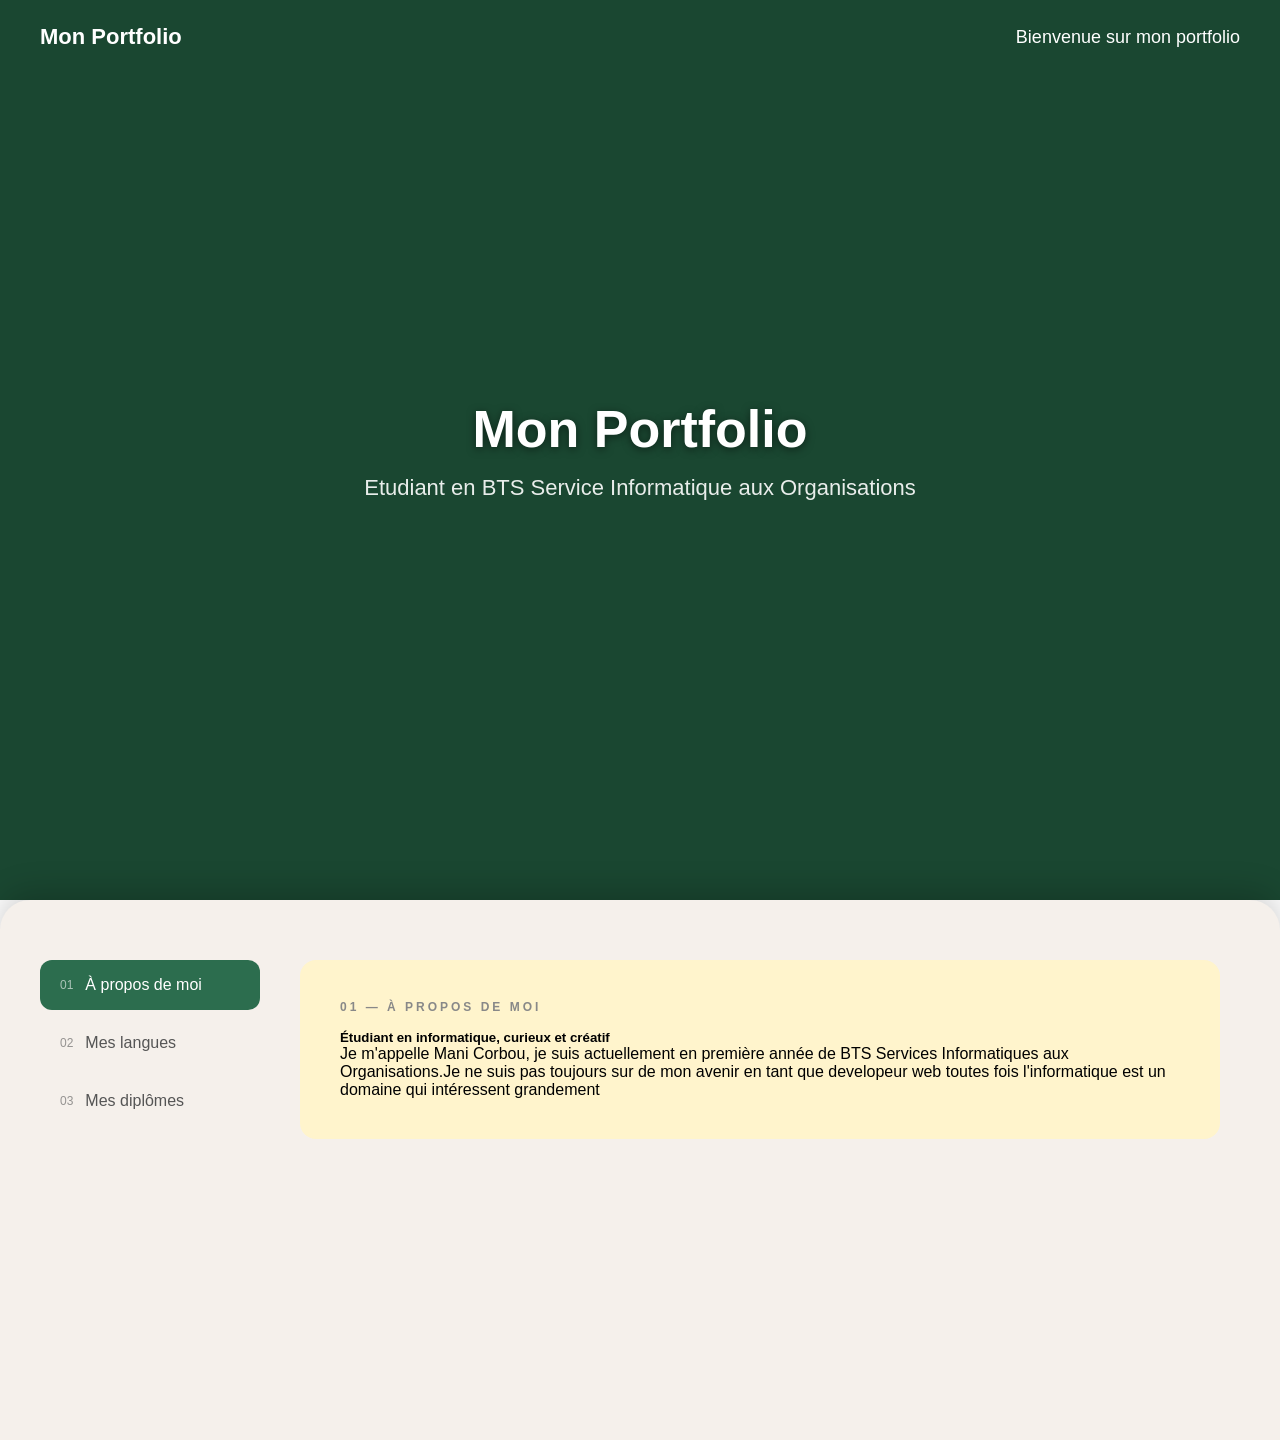
==== index.html @ c03ccfc4 "Add files via upload" ====
<!DOCTYPE html>
<html lang="fr">
<head>
    <meta charset="UTF-8">
    <meta name="viewport" content="width=device-width, initial-scale=1.0">
    <title>Portfolio</title>
    <link rel="stylesheet" href="portfolio_css.css">
</head>
<body>
 
    <header id="main-header">
        <div class="header-logo">Mon Portfolio</div>
 
        
        <div class="header-welcome">Bienvenue sur mon portfolio </div>
 
       
        <nav class="header-nav">
            <a href="#hero">Accueil</a>
            <a href="#moi">À propos</a>
        </nav>
    </header>
 
    
    <section id="hero">
        <div class="hero-content">
            <h1>Mon Portfolio</h1>
            <p> Etudiant en BTS Service Informatique aux Organisations </p>
        </div>
    </section>
 
    

  <section id="moi">

  <!-- COLONNE GAUCHE : les boutons -->
  <div class="tabs-nav">
    <button class="tab-btn active" data-target="apropos">
      <span class="tab-num">01</span>
      À propos de moi
    </button>
    <button class="tab-btn" data-target="langues">
      <span class="tab-num">02</span>
      Mes langues
    </button>
    <button class="tab-btn" data-target="diplomes">
      <span class="tab-num">03</span>
      Mes diplômes
    </button>
  </div>

  <!-- COLONNE DROITE : les panneaux -->
  <div class="tabs-content">
    <div class="tab-panel active" id="apropos">
      <h3>01 — À PROPOS DE MOI</h3>
      <h5>Étudiant en informatique, curieux et créatif</h5>
      <p>Je m'appelle Mani Corbou, je suis actuellement en première année de BTS Services Informatiques aux Organisations.Je ne suis pas toujours sur de mon avenir en tant que developeur web toutes fois l'informatique est un domaine qui intéressent grandement </p>
    </div>
    <div class="tab-panel" id="langues">
      <h3>02 — MES LANGUES</h3>
      <IMG src="images/Royaume-unis-Drapeau.png" alt="Langues parlées" class="langues-image">
        <p id="anglais">Langues maternel</p>
    <IMG src="images/Flag_of_France.svg.png" alt="Langues parlées" class="langues-image">
        <p id="francais">Langues paternel</p>
  
    </div>
    <div class="tab-panel" id="diplomes">
      <h3>03 — MES DIPLÔMES</h3>
      <p>BTS SIO...</p>
    </div>
  </div>

</section>
 
    
    <script src="portfolio.js"></script>
 
</body>
</html>
---- portfolio_css.css ----
/* ================================================
   RESET DE BASE
================================================ */
* {
    margin: 0;
    padding: 0;
    box-sizing: border-box;
}
 
body {
    font-family: Arial, sans-serif;
}
 
 

#main-header {
    position: fixed;       /* reste collé en haut même en scrollant */
    top: 0;
    left: 0;
    width: 100%;
    display: flex;
    align-items: center;
    justify-content: space-between;
    padding: 24px 40px;
    background-color: transparent;  /* invisible sur l'image hero */
    transition: background-color 0.4s ease, padding 0.4s ease, box-shadow 0.4s ease;
    z-index: 100;
}
 
/* Logo */
#main-header .header-logo {
    color: #fff;
    font-size: 22px;
    font-weight: bold;
    transition: font-size 0.4s ease;
}
 
/* Message de bienvenue — visible en état 1 */
#main-header .header-welcome {
    display: block;
    color: #fff;
    font-size: 18px;
}
 
/* Nav — cachée en état 1 */
#main-header .header-nav {
    display: none;
}
 
 
/* ================================================
   HEADER — état 2 : foncé (après le scroll)
   Le JS ajoute la classe .scrolled
================================================ */
#main-header.scrolled {
    background-color: #1A4731;  
    padding: 12px 40px;          /* plus compact */
    box-shadow: 0 2px 16px rgba(0, 0, 0, 0.4);
}
 
/* Logo plus petit en état 2 */
#main-header.scrolled .header-logo {
    font-size: 18px;
}
 
/* Message caché en état 2 */
#main-header.scrolled .header-welcome {
    display: none;
}
 
/* Nav visible en état 2 */
#main-header.scrolled .header-nav {
    display: flex;
    gap: 20px;
}
 
/* Style des liens de navigation */
#main-header .header-nav a {
    color: #fff;
    text-decoration: none;
    font-size: 16px;
    transition: opacity 0.2s ease;
}
 
#main-header .header-nav a:hover {
    opacity: 0.7;
}
 
 
/* ================================================
   SECTION HERO — plein écran avec image de fond
================================================ */
#hero {
    height: 100vh;   /* 100% de la hauteur de l'écran */
    background-image: url('../portfolio/images/work_in_progress.jpg');
    background-size: cover;
    background-position: center;
    background-repeat: no-repeat;
    background-color: #1A4731;   /* couleur de secours si l'image ne charge pas */
    display: flex;
    align-items: center;
    justify-content: center;
    text-align: center;
}
 
/* Texte centré dans le hero */
#hero .hero-content {
    color: #fff;
}
 
#hero .hero-content h1 {
    font-size: 52px;
    margin-bottom: 16px;
    text-shadow: 0 2px 8px rgba(0,0,0,0.5);
}
 
#hero .hero-content p {
    font-size: 22px;
    opacity: 0.9;
}
 
 
/* ================================================
   SECTION À PROPOS
================================================ */
#moi {
    position: relative;
    padding: 60px 40px;
    min-height: 60vh;
    background-color: #FFF4CC; /* beige comme dans l'image */
    border-radius: 30px 30px 0 0;
    box-shadow: 0 -8px 32px rgba(0,0,0,0.2);
}



/* La section #moi devient une disposition côte à côte */
#moi {
  display: flex;
  gap: 40px;
  padding: 60px 40px;
  background: #f5f0eb; /* beige comme dans l'image */
}

/* ----- COLONNE GAUCHE ----- */
.tabs-nav {
  display: flex;
  flex-direction: column; /* boutons empilés verticalement */
  gap: 8px;
  min-width: 220px;

}

.tab-btn {
  display: flex;
  align-items: center;
  gap: 12px;
  background: none;
  border: none;
  padding: 16px 20px;
  border-radius: 12px;
  cursor: pointer;
  font-size: 16px;
  color: #555;
  text-align: left;
  transition: background 0.2s ease, color 0.2s ease;
}

.tab-btn.active {
  background-color: #2c6d4e;
  color: #fff;
}

.tab-btn:hover:not(.active) {
  background-color: #ede8e3;
}

/* Numéro en petit à gauche */
.tab-num {
  font-size: 12px;
  opacity: 0.6;
}

/* ----- COLONNE DROITE ----- */
.tabs-content {
  flex: 1;/* prend tout l'espace restant */
  margin-right: 20px;
}



/* Tous les panneaux sont cachés par défaut */
.tab-panel {
  display: none;
  background: #FFF4CC; /* beige comme dans l'image */
  border-radius: 16px;
  padding: 40px;

}

/* Seul le panneau actif est visible */
.tab-panel.active {
  display: block;
}

/* Style du texte dans les panneaux */
.tab-panel h3 {
  font-size: 12px;
  letter-spacing: 3px;
  color: #888;
  margin-bottom: 16px;
}

.tab-panel h2 {
  font-size: 36px;
  margin-bottom: 24px;
}

/* Italique coloré comme dans l'image */
.tab-panel h2 em {
  color: #2c6d4e;
  font-style: italic;
}

/* Images des langues */
.langues-image {
  width: s120px;
  max-width: 100%;
  height: auto;
  display: inline-block;
  margin-right: 16px;
}
 
/* ================================================
   RESPONSIVE — petits écrans
================================================ */
@media (max-width: 768px) {
    #main-header {
        padding: 16px 20px;
    }
 
    #main-header.scrolled {
        padding: 10px 20px;
    }
 
    #hero .hero-content h1 {
        font-size: 32px;
    }
 
    #moi {
        padding: 40px 20px;
    }
}
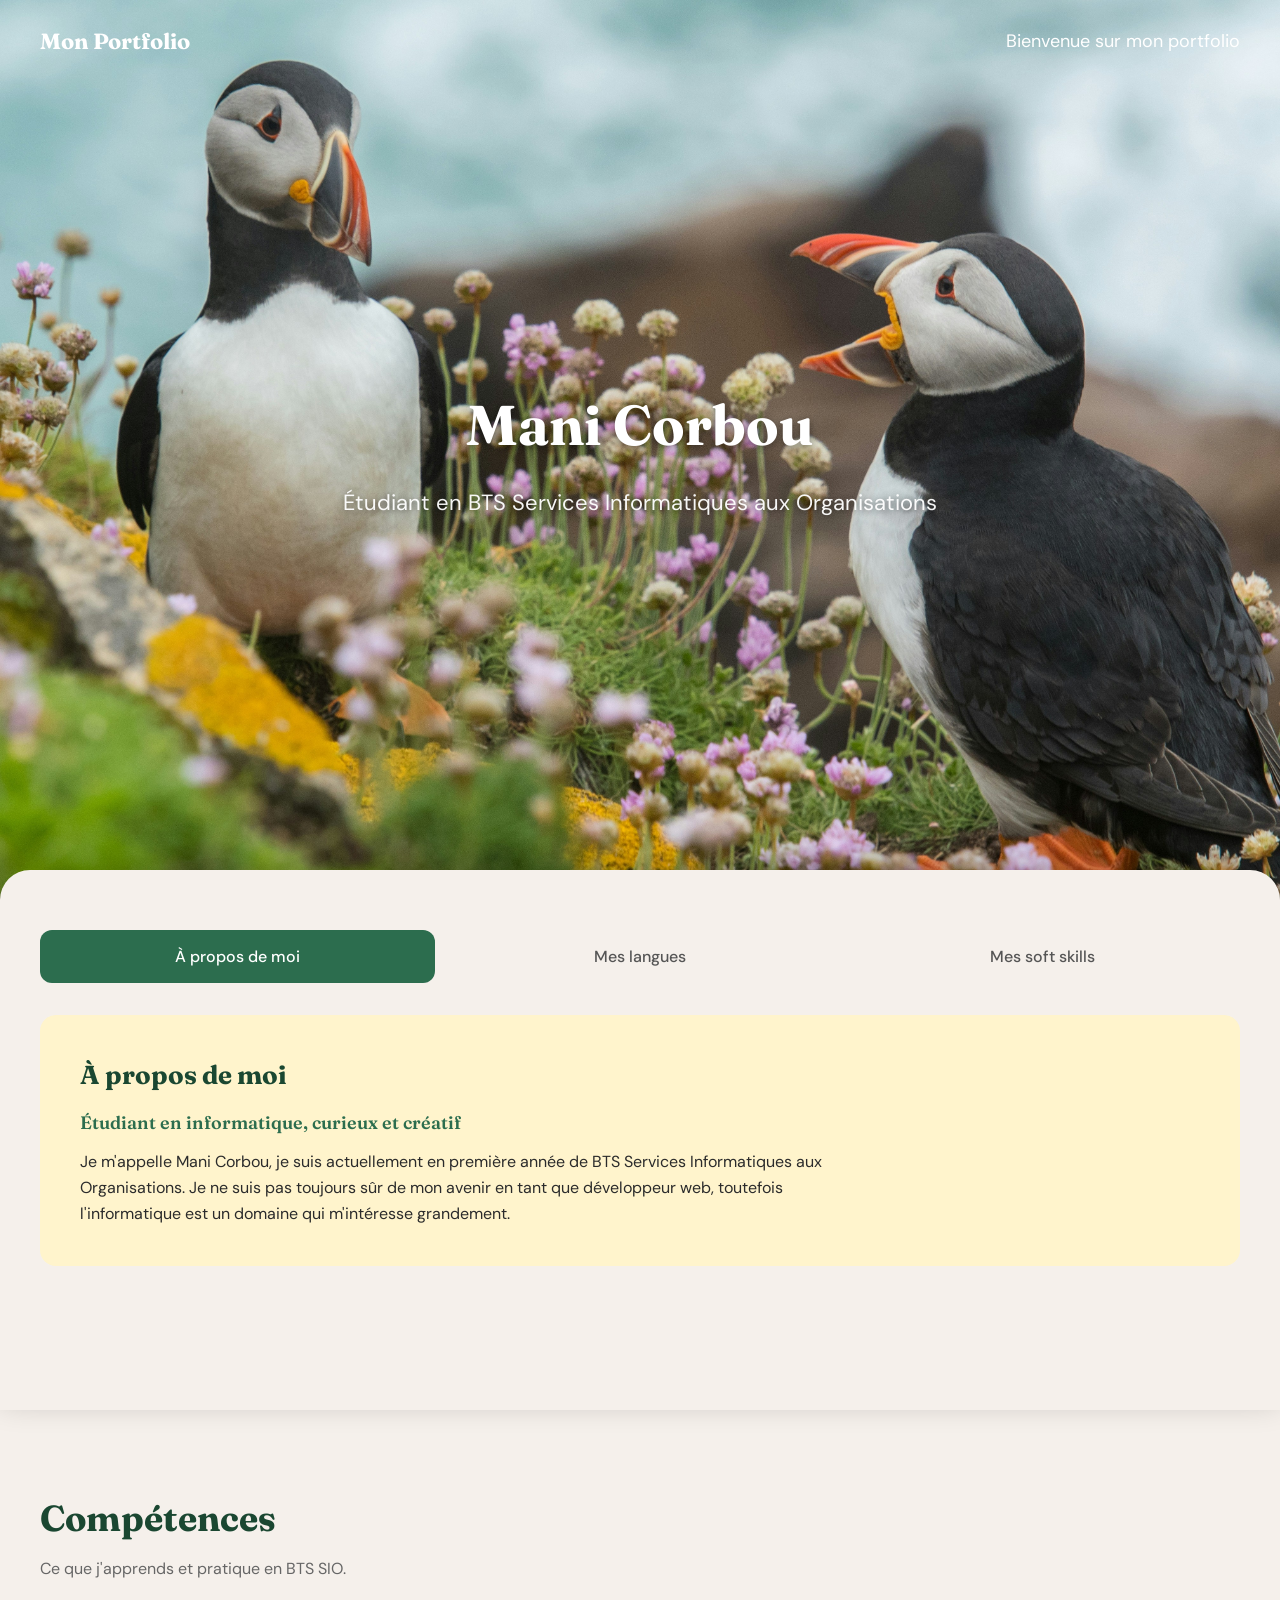
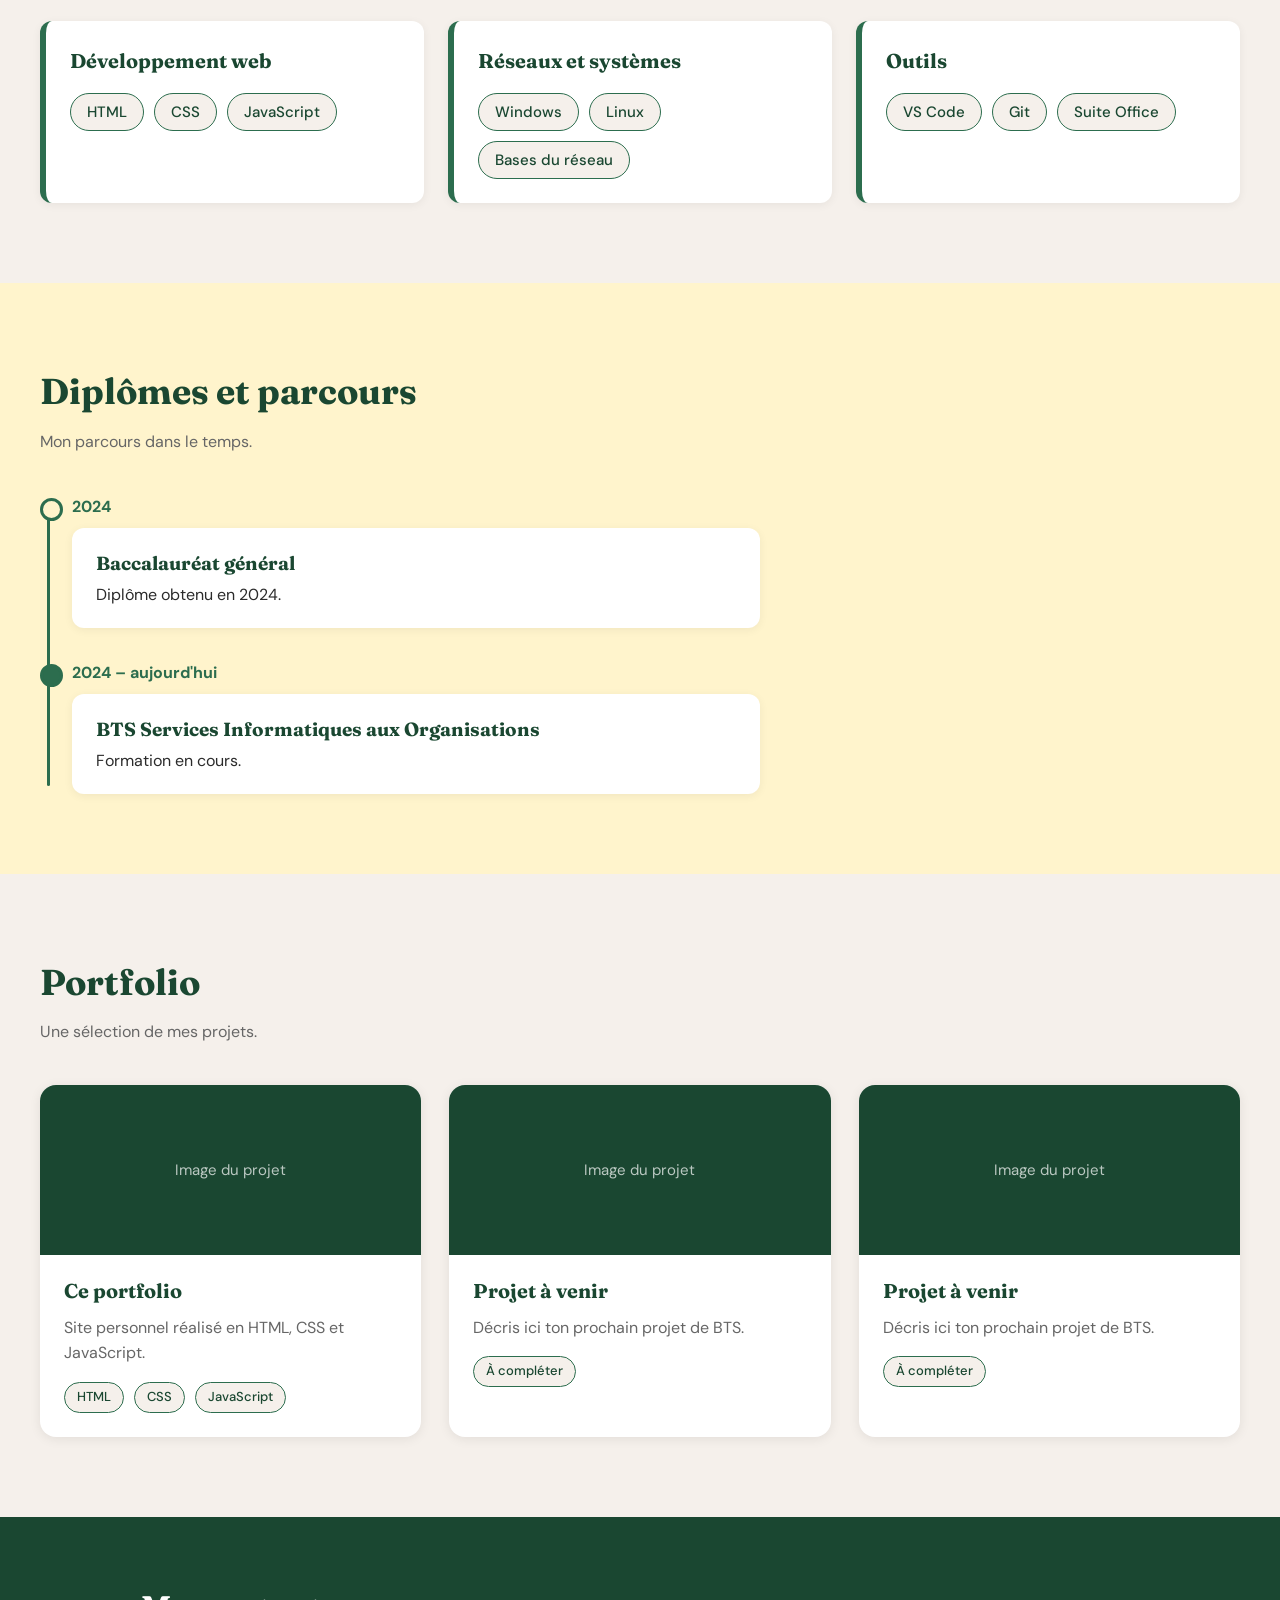
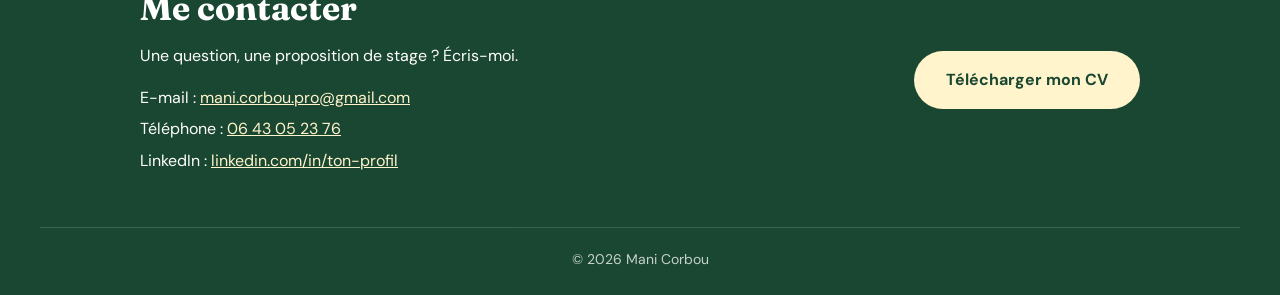
==== commit 341e6799: "modification du portfolio" ====
--- a/index.html
+++ b/index.html
@@ -1,79 +1,188 @@
-<!DOCTYPE html>
-<html lang="fr">
-<head>
-    <meta charset="UTF-8">
-    <meta name="viewport" content="width=device-width, initial-scale=1.0">
-    <title>Portfolio</title>
-    <link rel="stylesheet" href="portfolio_css.css">
-</head>
-<body>
- 
-    <header id="main-header">
-        <div class="header-logo">Mon Portfolio</div>
- 
-        
-        <div class="header-welcome">Bienvenue sur mon portfolio </div>
- 
-       
-        <nav class="header-nav">
-            <a href="#hero">Accueil</a>
-            <a href="#moi">À propos</a>
-        </nav>
-    </header>
- 
-    
-    <section id="hero">
-        <div class="hero-content">
-            <h1>Mon Portfolio</h1>
-            <p> Etudiant en BTS Service Informatique aux Organisations </p>
-        </div>
-    </section>
- 
-    
-
-  <section id="moi">
-
-  <!-- COLONNE GAUCHE : les boutons -->
-  <div class="tabs-nav">
-    <button class="tab-btn active" data-target="apropos">
-      <span class="tab-num">01</span>
-      À propos de moi
-    </button>
-    <button class="tab-btn" data-target="langues">
-      <span class="tab-num">02</span>
-      Mes langues
-    </button>
-    <button class="tab-btn" data-target="diplomes">
-      <span class="tab-num">03</span>
-      Mes diplômes
-    </button>
-  </div>
-
-  <!-- COLONNE DROITE : les panneaux -->
-  <div class="tabs-content">
-    <div class="tab-panel active" id="apropos">
-      <h3>01 — À PROPOS DE MOI</h3>
-      <h5>Étudiant en informatique, curieux et créatif</h5>
-      <p>Je m'appelle Mani Corbou, je suis actuellement en première année de BTS Services Informatiques aux Organisations.Je ne suis pas toujours sur de mon avenir en tant que developeur web toutes fois l'informatique est un domaine qui intéressent grandement </p>
-    </div>
-    <div class="tab-panel" id="langues">
-      <h3>02 — MES LANGUES</h3>
-      <IMG src="images/Royaume-unis-Drapeau.png" alt="Langues parlées" class="langues-image">
-        <p id="anglais">Langues maternel</p>
-    <IMG src="images/Flag_of_France.svg.png" alt="Langues parlées" class="langues-image">
-        <p id="francais">Langues paternel</p>
-  
-    </div>
-    <div class="tab-panel" id="diplomes">
-      <h3>03 — MES DIPLÔMES</h3>
-      <p>BTS SIO...</p>
-    </div>
-  </div>
-
-</section>
- 
-    
-    <script src="portfolio.js"></script>
- 
-</body>
-</html>+<!DOCTYPE html>
+<html lang="fr">
+<head>
+    <meta charset="UTF-8">
+    <meta name="viewport" content="width=device-width, initial-scale=1.0">
+    <title>Mani Corbou — Portfolio</title>
+    <link rel="preconnect" href="https://fonts.googleapis.com">
+    <link rel="preconnect" href="https://fonts.gstatic.com" crossorigin>
+    <link href="https://fonts.googleapis.com/css2?family=DM+Sans:wght@400;500;700&family=Fraunces:wght@600;700&display=swap" rel="stylesheet">
+    <link rel="stylesheet" href="portfolio_css.css">
+</head>
+<body>
+
+    <header id="main-header">
+        <div class="header-logo">Mon Portfolio</div>
+        <div class="header-welcome">Bienvenue sur mon portfolio</div>
+        <nav class="header-nav">
+            <a href="#hero">Accueil</a>
+            <a href="#moi">À propos</a>
+            <a href="#competences">Compétences</a>
+            <a href="#diplomes">Parcours</a>
+            <a href="#projets">Projets</a>
+            <a href="#contact">Contact</a>
+        </nav>
+    </header>
+
+    <section id="hero">
+        <div class="hero-content">
+            <h1>Mani Corbou</h1>
+            <p>Étudiant en BTS Services Informatiques aux Organisations</p>
+        </div>
+    </section>
+
+    <!-- À PROPOS -->
+    <section id="moi">
+        <div class="tabs-nav" role="tablist">
+            <button class="tab-btn active" data-target="apropos" role="tab">À propos de moi</button>
+            <button class="tab-btn" data-target="langues" role="tab">Mes langues</button>
+            <button class="tab-btn" data-target="softskills" role="tab">Mes soft skills</button>
+        </div>
+
+        <div class="tabs-content">
+            <div class="tab-panel active" id="apropos">
+                <h3>À propos de moi</h3>
+                <h5>Étudiant en informatique, curieux et créatif</h5>
+                <p>Je m'appelle Mani Corbou, je suis actuellement en première année de BTS Services Informatiques aux Organisations. Je ne suis pas toujours sûr de mon avenir en tant que développeur web, toutefois l'informatique est un domaine qui m'intéresse grandement.</p>
+            </div>
+
+            <div class="tab-panel" id="langues">
+                <h3>Mes langues</h3>
+                <div class="langues-grid">
+                    <figure class="langue-card">
+                        <img src="images/Royaume-unis-Drapeau.png" alt="Drapeau du Royaume-Uni" class="langues-image">
+                        <figcaption>
+                            <strong>Anglais</strong>
+                            <span id="anglais">Langue maternelle</span>
+                        </figcaption>
+                    </figure>
+                    <figure class="langue-card">
+                        <img src="images/Flag_of_France.svg.png" alt="Drapeau de la France" class="langues-image">
+                        <figcaption>
+                            <strong>Français</strong>
+                            <span id="francais">Langue paternelle</span>
+                        </figcaption>
+                    </figure>
+                </div>
+            </div>
+
+            <div class="tab-panel" id="softskills">
+                <h3>Mes soft skills</h3>
+                <ul class="tags">
+                    <li>Curiosité</li>
+                    <li>Esprit d'équipe</li>
+                    <li>Adaptabilité</li>
+                    <li>Autonomie</li>
+                    <li>Créativité</li>
+                    <li>Rigueur</li>
+                </ul>
+            </div>
+        </div>
+    </section>
+
+    <!-- COMPÉTENCES -->
+    <section id="competences" class="section">
+        <h2>Compétences</h2>
+        <p class="section-intro">Ce que j'apprends et pratique en BTS SIO.</p>
+        <div class="skills-grid">
+            <article class="skill-group">
+                <h4>Développement web</h4>
+                <ul class="tags">
+                    <li>HTML</li>
+                    <li>CSS</li>
+                    <li>JavaScript</li>
+                </ul>
+            </article>
+            <article class="skill-group">
+                <h4>Réseaux et systèmes</h4>
+                <ul class="tags">
+                    <li>Windows</li>
+                    <li>Linux</li>
+                    <li>Bases du réseau</li>
+                </ul>
+            </article>
+            <article class="skill-group">
+                <h4>Outils</h4>
+                <ul class="tags">
+                    <li>VS Code</li>
+                    <li>Git</li>
+                    <li>Suite Office</li>
+                </ul>
+            </article>
+        </div>
+    </section>
+
+    <!-- DIPLÔMES / PARCOURS -->
+    <section id="diplomes" class="section section-alt">
+        <h2>Diplômes et parcours</h2>
+        <p class="section-intro">Mon parcours dans le temps.</p>
+        <ol class="timeline">
+            <li class="timeline-item">
+                <span class="timeline-date">2024</span>
+                <div class="timeline-card">
+                    <h4>Baccalauréat général</h4>
+                    <p>Diplôme obtenu en 2024.</p>
+                </div>
+            </li>
+            <li class="timeline-item current">
+                <span class="timeline-date">2024 – aujourd'hui</span>
+                <div class="timeline-card">
+                    <h4>BTS Services Informatiques aux Organisations</h4>
+                    <p>Formation en cours.</p>
+                </div>
+            </li>
+        </ol>
+    </section>
+
+    <!-- PROJETS -->
+    <section id="projets" class="section">
+        <h2>Portfolio</h2>
+        <p class="section-intro">Une sélection de mes projets.</p>
+        <div class="projects-grid">
+            <article class="project-card">
+                <div class="project-thumb">Image du projet</div>
+                <div class="project-body">
+                    <h4>Ce portfolio</h4>
+                    <p>Site personnel réalisé en HTML, CSS et JavaScript.</p>
+                    <ul class="tags"><li>HTML</li><li>CSS</li><li>JavaScript</li></ul>
+                </div>
+            </article>
+            <article class="project-card">
+                <div class="project-thumb">Image du projet</div>
+                <div class="project-body">
+                    <h4>Projet à venir</h4>
+                    <p>Décris ici ton prochain projet de BTS.</p>
+                    <ul class="tags"><li>À compléter</li></ul>
+                </div>
+            </article>
+            <article class="project-card">
+                <div class="project-thumb">Image du projet</div>
+                <div class="project-body">
+                    <h4>Projet à venir</h4>
+                    <p>Décris ici ton prochain projet de BTS.</p>
+                    <ul class="tags"><li>À compléter</li></ul>
+                </div>
+            </article>
+        </div>
+    </section>
+
+    <!-- FOOTER / CONTACT -->
+    <footer id="contact">
+        <div class="footer-inner">
+            <div class="footer-text">
+                <h2>Me contacter</h2>
+                <p>Une question, une proposition de stage ? Écris-moi.</p>
+                <ul class="contact-list">
+                    <li>E-mail : <a href="mailto:mani.corbou.pro@gmail.com">mani.corbou.pro@gmail.com</a></li>
+                    <li>Téléphone : <a href="tel:+33643052376">06 43 05 23 76</a></li>
+                    <li>LinkedIn : <a href="https://www.linkedin.com/in/mani-corbou-b6986b386/" target="_blank" rel="noopener">linkedin.com/in/ton-profil</a></li>
+                </ul>
+            </div>
+            <a class="cv-btn" href="cv/CV_Mani_Corbou.pdf" download>Télécharger mon CV</a>
+        </div>
+        <p class="footer-copy">© 2026 Mani Corbou</p>
+    </footer>
+
+    <script src="portfolio.js"></script>
+</body>
+</html>
--- a/portfolio_css.css
+++ b/portfolio_css.css
@@ -1,253 +1,298 @@
-/* ================================================
-   RESET DE BASE
-================================================ */
-* {
-    margin: 0;
-    padding: 0;
-    box-sizing: border-box;
-}
- 
+:root {
+    --vert-fonce: #1A4731;
+    --vert: #2c6d4e;
+    --creme: #FFF4CC;
+    --fond: #f5f0eb;
+    --texte: #2b2b2b;
+    --gris: #666;
+    --titres: 'Fraunces', Georgia, serif;
+    --corps: 'DM Sans', Arial, sans-serif;
+}
+
+* { margin: 0; padding: 0; box-sizing: border-box; }
+
+html { scroll-behavior: smooth; scroll-padding-top: 70px; }
+
 body {
-    font-family: Arial, sans-serif;
-}
- 
- 
-
+    font-family: var(--corps);
+    color: var(--texte);
+    line-height: 1.6;
+    background: var(--fond);
+}
+
+h1, h2, h3, h4, h5 { font-family: var(--titres); }
+
+a:focus-visible, button:focus-visible {
+    outline: 3px solid var(--vert);
+    outline-offset: 3px;
+}
+
+/* ========== HEADER ========== */
 #main-header {
-    position: fixed;       /* reste collé en haut même en scrollant */
-    top: 0;
-    left: 0;
+    position: fixed;
+    top: 0; left: 0;
     width: 100%;
     display: flex;
     align-items: center;
     justify-content: space-between;
     padding: 24px 40px;
-    background-color: transparent;  /* invisible sur l'image hero */
+    background-color: transparent;
     transition: background-color 0.4s ease, padding 0.4s ease, box-shadow 0.4s ease;
     z-index: 100;
 }
- 
-/* Logo */
-#main-header .header-logo {
-    color: #fff;
-    font-size: 22px;
-    font-weight: bold;
-    transition: font-size 0.4s ease;
-}
- 
-/* Message de bienvenue — visible en état 1 */
-#main-header .header-welcome {
-    display: block;
-    color: #fff;
-    font-size: 18px;
-}
- 
-/* Nav — cachée en état 1 */
-#main-header .header-nav {
-    display: none;
-}
- 
- 
-/* ================================================
-   HEADER — état 2 : foncé (après le scroll)
-   Le JS ajoute la classe .scrolled
-================================================ */
+
+#main-header .header-logo { color: #fff; font-size: 22px; font-weight: bold; font-family: var(--titres); transition: font-size 0.4s ease; }
+#main-header .header-welcome { display: block; color: #fff; font-size: 18px; }
+#main-header .header-nav { display: none; }
+
 #main-header.scrolled {
-    background-color: #1A4731;  
-    padding: 12px 40px;          /* plus compact */
+    background-color: var(--vert-fonce);
+    padding: 12px 40px;
     box-shadow: 0 2px 16px rgba(0, 0, 0, 0.4);
 }
- 
-/* Logo plus petit en état 2 */
-#main-header.scrolled .header-logo {
-    font-size: 18px;
-}
- 
-/* Message caché en état 2 */
-#main-header.scrolled .header-welcome {
-    display: none;
-}
- 
-/* Nav visible en état 2 */
-#main-header.scrolled .header-nav {
-    display: flex;
-    gap: 20px;
-}
- 
-/* Style des liens de navigation */
+#main-header.scrolled .header-logo { font-size: 18px; }
+#main-header.scrolled .header-welcome { display: none; }
+#main-header.scrolled .header-nav { display: flex; gap: 20px; flex-wrap: wrap; }
+
 #main-header .header-nav a {
     color: #fff;
     text-decoration: none;
-    font-size: 16px;
+    font-size: 15px;
     transition: opacity 0.2s ease;
 }
- 
-#main-header .header-nav a:hover {
-    opacity: 0.7;
-}
- 
- 
-/* ================================================
-   SECTION HERO — plein écran avec image de fond
-================================================ */
+#main-header .header-nav a:hover { opacity: 0.7; }
+
+/* ========== HERO ========== */
 #hero {
-    height: 100vh;   /* 100% de la hauteur de l'écran */
-    background-image: url('../portfolio/images/work_in_progress.jpg');
+    height: 100vh;
+    background-image: url('images/bird_photo.jpg');
     background-size: cover;
     background-position: center;
     background-repeat: no-repeat;
-    background-color: #1A4731;   /* couleur de secours si l'image ne charge pas */
+    background-color: var(--vert-fonce);
     display: flex;
     align-items: center;
     justify-content: center;
     text-align: center;
 }
- 
-/* Texte centré dans le hero */
-#hero .hero-content {
-    color: #fff;
-}
- 
-#hero .hero-content h1 {
-    font-size: 52px;
-    margin-bottom: 16px;
-    text-shadow: 0 2px 8px rgba(0,0,0,0.5);
-}
- 
-#hero .hero-content p {
-    font-size: 22px;
-    opacity: 0.9;
-}
- 
- 
-/* ================================================
-   SECTION À PROPOS
-================================================ */
+#hero .hero-content { color: #fff; padding: 0 20px; }
+#hero .hero-content h1 { font-size: 56px; margin-bottom: 16px; text-shadow: 0 2px 8px rgba(0,0,0,0.5); }
+#hero .hero-content p { font-size: 22px; opacity: 0.95; text-shadow: 0 1px 6px rgba(0,0,0,0.5); }
+
+/* ========== À PROPOS (onglets) ========== */
 #moi {
     position: relative;
+    display: flex;
+    flex-direction: column;
+    gap: 32px;
     padding: 60px 40px;
     min-height: 60vh;
-    background-color: #FFF4CC; /* beige comme dans l'image */
+    background: var(--fond);
     border-radius: 30px 30px 0 0;
     box-shadow: 0 -8px 32px rgba(0,0,0,0.2);
-}
-
-
-
-/* La section #moi devient une disposition côte à côte */
-#moi {
-  display: flex;
-  gap: 40px;
-  padding: 60px 40px;
-  background: #f5f0eb; /* beige comme dans l'image */
-}
-
-/* ----- COLONNE GAUCHE ----- */
-.tabs-nav {
-  display: flex;
-  flex-direction: column; /* boutons empilés verticalement */
-  gap: 8px;
-  min-width: 220px;
-
-}
+    margin-top: -30px;
+}
+
+.tabs-nav { display: flex; flex-direction: row; gap: 8px; width: 100%; }
 
 .tab-btn {
-  display: flex;
-  align-items: center;
-  gap: 12px;
-  background: none;
-  border: none;
-  padding: 16px 20px;
-  border-radius: 12px;
-  cursor: pointer;
-  font-size: 16px;
-  color: #555;
-  text-align: left;
-  transition: background 0.2s ease, color 0.2s ease;
-}
-
-.tab-btn.active {
-  background-color: #2c6d4e;
-  color: #fff;
-}
-
-.tab-btn:hover:not(.active) {
-  background-color: #ede8e3;
-}
-
-/* Numéro en petit à gauche */
-.tab-num {
-  font-size: 12px;
-  opacity: 0.6;
-}
-
-/* ----- COLONNE DROITE ----- */
-.tabs-content {
-  flex: 1;/* prend tout l'espace restant */
-  margin-right: 20px;
-}
-
-
-
-/* Tous les panneaux sont cachés par défaut */
-.tab-panel {
-  display: none;
-  background: #FFF4CC; /* beige comme dans l'image */
-  border-radius: 16px;
-  padding: 40px;
-
-}
-
-/* Seul le panneau actif est visible */
-.tab-panel.active {
-  display: block;
-}
-
-/* Style du texte dans les panneaux */
-.tab-panel h3 {
-  font-size: 12px;
-  letter-spacing: 3px;
-  color: #888;
-  margin-bottom: 16px;
-}
-
-.tab-panel h2 {
-  font-size: 36px;
-  margin-bottom: 24px;
-}
-
-/* Italique coloré comme dans l'image */
-.tab-panel h2 em {
-  color: #2c6d4e;
-  font-style: italic;
-}
-
-/* Images des langues */
+    flex: 1;
+    background: none;
+    border: none;
+    padding: 16px 20px;
+    border-radius: 12px;
+    cursor: pointer;
+    font-family: var(--corps);
+    font-size: 16px;
+    font-weight: 500;
+    color: #555;
+    text-align: center;
+    transition: background 0.2s ease, color 0.2s ease;
+}
+.tab-btn.active { background-color: var(--vert); color: #fff; }
+.tab-btn:hover:not(.active) { background-color: #ede8e3; }
+
+.tabs-content { width: 100%; }
+
+.tab-panel { display: none; background: var(--creme); border-radius: 16px; padding: 40px; }
+.tab-panel.active { display: block; }
+
+.tab-panel h3 { font-size: 26px; color: var(--vert-fonce); margin-bottom: 12px; }
+.tab-panel h5 { font-size: 18px; font-weight: 600; margin-bottom: 12px; color: var(--vert); }
+.tab-panel p { max-width: 70ch; }
+
+/* Langues : cartes bien alignées */
+.langues-grid { display: flex; flex-wrap: wrap; gap: 24px; margin-top: 8px; }
+
+.langue-card {
+    display: flex;
+    align-items: center;
+    gap: 16px;
+    background: #fff;
+    border-radius: 14px;
+    padding: 16px 20px;
+    box-shadow: 0 2px 10px rgba(0,0,0,0.08);
+}
 .langues-image {
-  width: s120px;
-  max-width: 100%;
-  height: auto;
-  display: inline-block;
-  margin-right: 16px;
-}
- 
-/* ================================================
-   RESPONSIVE — petits écrans
-================================================ */
+    width: 72px;
+    height: 48px;
+    object-fit: cover;
+    border-radius: 6px;
+    border: 1px solid #ddd;
+    flex-shrink: 0;
+}
+.langue-card figcaption { display: flex; flex-direction: column; }
+.langue-card strong { font-size: 18px; color: var(--vert-fonce); }
+.langue-card span { color: var(--gris); font-size: 15px; }
+
+/* Étiquettes (soft skills, compétences, projets) */
+.tags { list-style: none; display: flex; flex-wrap: wrap; gap: 10px; }
+.tags li {
+    background: #fff;
+    color: var(--vert-fonce);
+    border: 1px solid var(--vert);
+    border-radius: 999px;
+    padding: 6px 16px;
+    font-size: 15px;
+    font-weight: 500;
+}
+
+/* ========== SECTIONS GÉNÉRALES ========== */
+.section { padding: 80px 40px; }
+.section-alt { background: var(--creme); }
+
+.section h2 { font-size: 36px; color: var(--vert-fonce); margin-bottom: 8px; }
+.section-intro { color: var(--gris); margin-bottom: 40px; }
+
+/* Compétences */
+.skills-grid { display: grid; grid-template-columns: repeat(auto-fit, minmax(260px, 1fr)); gap: 24px; }
+.skill-group {
+    background: #fff;
+    border-left: 6px solid var(--vert);
+    border-radius: 12px;
+    padding: 24px;
+    box-shadow: 0 2px 10px rgba(0,0,0,0.06);
+}
+.skill-group h4 { font-size: 20px; color: var(--vert-fonce); margin-bottom: 16px; }
+.skill-group .tags li { background: var(--fond); }
+
+/* Parcours : frise chronologique */
+.timeline {
+    list-style: none;
+    position: relative;
+    max-width: 720px;
+    padding-left: 32px;
+}
+.timeline::before {
+    content: "";
+    position: absolute;
+    left: 7px; top: 8px; bottom: 8px;
+    width: 3px;
+    background: var(--vert);
+    border-radius: 2px;
+}
+.timeline-item { position: relative; margin-bottom: 32px; }
+.timeline-item:last-child { margin-bottom: 0; }
+.timeline-item::before {
+    content: "";
+    position: absolute;
+    left: -32px; top: 4px;
+    width: 17px; height: 17px;
+    border-radius: 50%;
+    background: var(--creme);
+    border: 3px solid var(--vert);
+}
+.timeline-item.current::before { background: var(--vert); }
+.timeline-date { display: block; font-weight: 700; color: var(--vert); margin-bottom: 8px; }
+.timeline-card { background: #fff; border-radius: 12px; padding: 20px 24px; box-shadow: 0 2px 10px rgba(0,0,0,0.06); }
+.timeline-card h4 { font-size: 19px; color: var(--vert-fonce); margin-bottom: 4px; }
+
+/* Projets */
+.projects-grid { display: grid; grid-template-columns: repeat(auto-fit, minmax(280px, 1fr)); gap: 28px; }
+.project-card {
+    background: #fff;
+    border-radius: 16px;
+    overflow: hidden;
+    box-shadow: 0 2px 12px rgba(0,0,0,0.08);
+    transition: transform 0.25s ease, box-shadow 0.25s ease;
+}
+.project-card:hover { transform: translateY(-4px); box-shadow: 0 8px 24px rgba(0,0,0,0.14); }
+.project-thumb {
+    height: 170px;
+    display: flex;
+    align-items: center;
+    justify-content: center;
+    background: var(--vert-fonce);
+    color: rgba(255,255,255,0.7);
+    font-size: 15px;
+}
+.project-body { padding: 20px 24px 24px; }
+.project-body h4 { font-size: 20px; color: var(--vert-fonce); margin-bottom: 8px; }
+.project-body p { margin-bottom: 16px; color: var(--gris); }
+.project-body .tags li { font-size: 13px; padding: 4px 12px; background: var(--fond); }
+
+/* ========== FOOTER ========== */
+#contact {
+    background: var(--vert-fonce);
+    color: #fff;
+    padding: 64px 40px 24px;
+}
+.footer-inner {
+    display: flex;
+    flex-wrap: wrap;
+    align-items: center;
+    justify-content: space-between;
+    gap: 32px;
+    max-width: 1000px;
+    margin: 0 auto;
+}
+#contact h2 { font-size: 34px; margin-bottom: 8px; }
+.contact-list { list-style: none; margin-top: 16px; }
+.contact-list li { margin-bottom: 6px; }
+.contact-list a { color: var(--creme); }
+
+.cv-btn {
+    display: inline-block;
+    background: var(--creme);
+    color: var(--vert-fonce);
+    font-weight: 700;
+    text-decoration: none;
+    padding: 16px 32px;
+    border-radius: 999px;
+    transition: transform 0.2s ease, background 0.2s ease;
+}
+.cv-btn:hover { background: #fff; transform: translateY(-2px); }
+
+.footer-copy {
+    text-align: center;
+    margin-top: 48px;
+    padding-top: 20px;
+    border-top: 1px solid rgba(255,255,255,0.2);
+    font-size: 14px;
+    opacity: 0.75;
+}
+
+/* ========== MOBILE ========== */
 @media (max-width: 768px) {
-    #main-header {
-        padding: 16px 20px;
-    }
- 
-    #main-header.scrolled {
-        padding: 10px 20px;
-    }
- 
-    #hero .hero-content h1 {
-        font-size: 32px;
-    }
- 
-    #moi {
-        padding: 40px 20px;
-    }
-}+    #main-header { padding: 16px 20px; }
+    #main-header.scrolled { padding: 10px 20px; }
+    #main-header.scrolled .header-logo { display: none; }
+    #main-header.scrolled .header-nav { gap: 12px; }
+    #main-header .header-nav a { font-size: 14px; }
+
+    #hero .hero-content h1 { font-size: 34px; }
+    #hero .hero-content p { font-size: 18px; }
+
+    #moi { padding: 40px 20px; }
+    .tabs-nav { flex-direction: column; }
+    .tab-panel { padding: 24px; }
+
+    .section { padding: 56px 20px; }
+    .section h2 { font-size: 28px; }
+    #contact { padding: 48px 20px 20px; }
+}
+
+@media (prefers-reduced-motion: reduce) {
+    html { scroll-behavior: auto; }
+    * { transition: none !important; }
+}
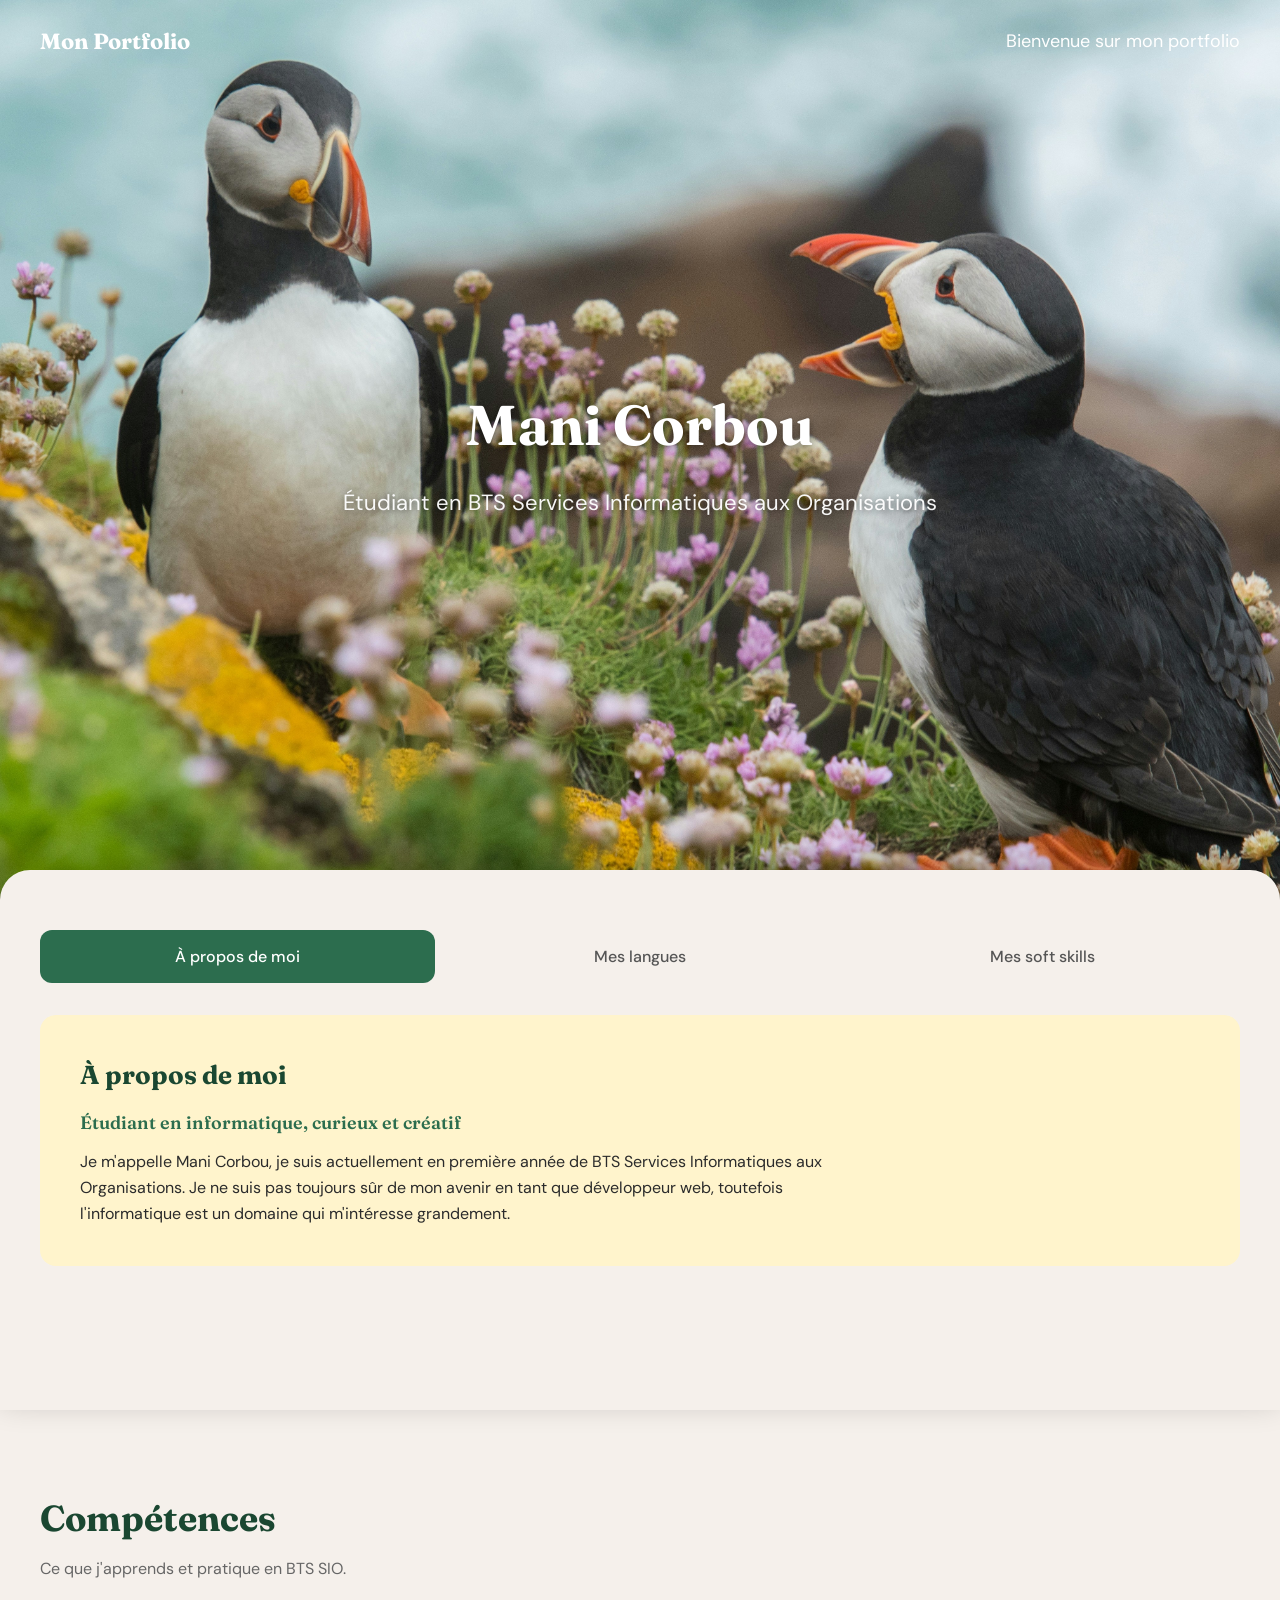
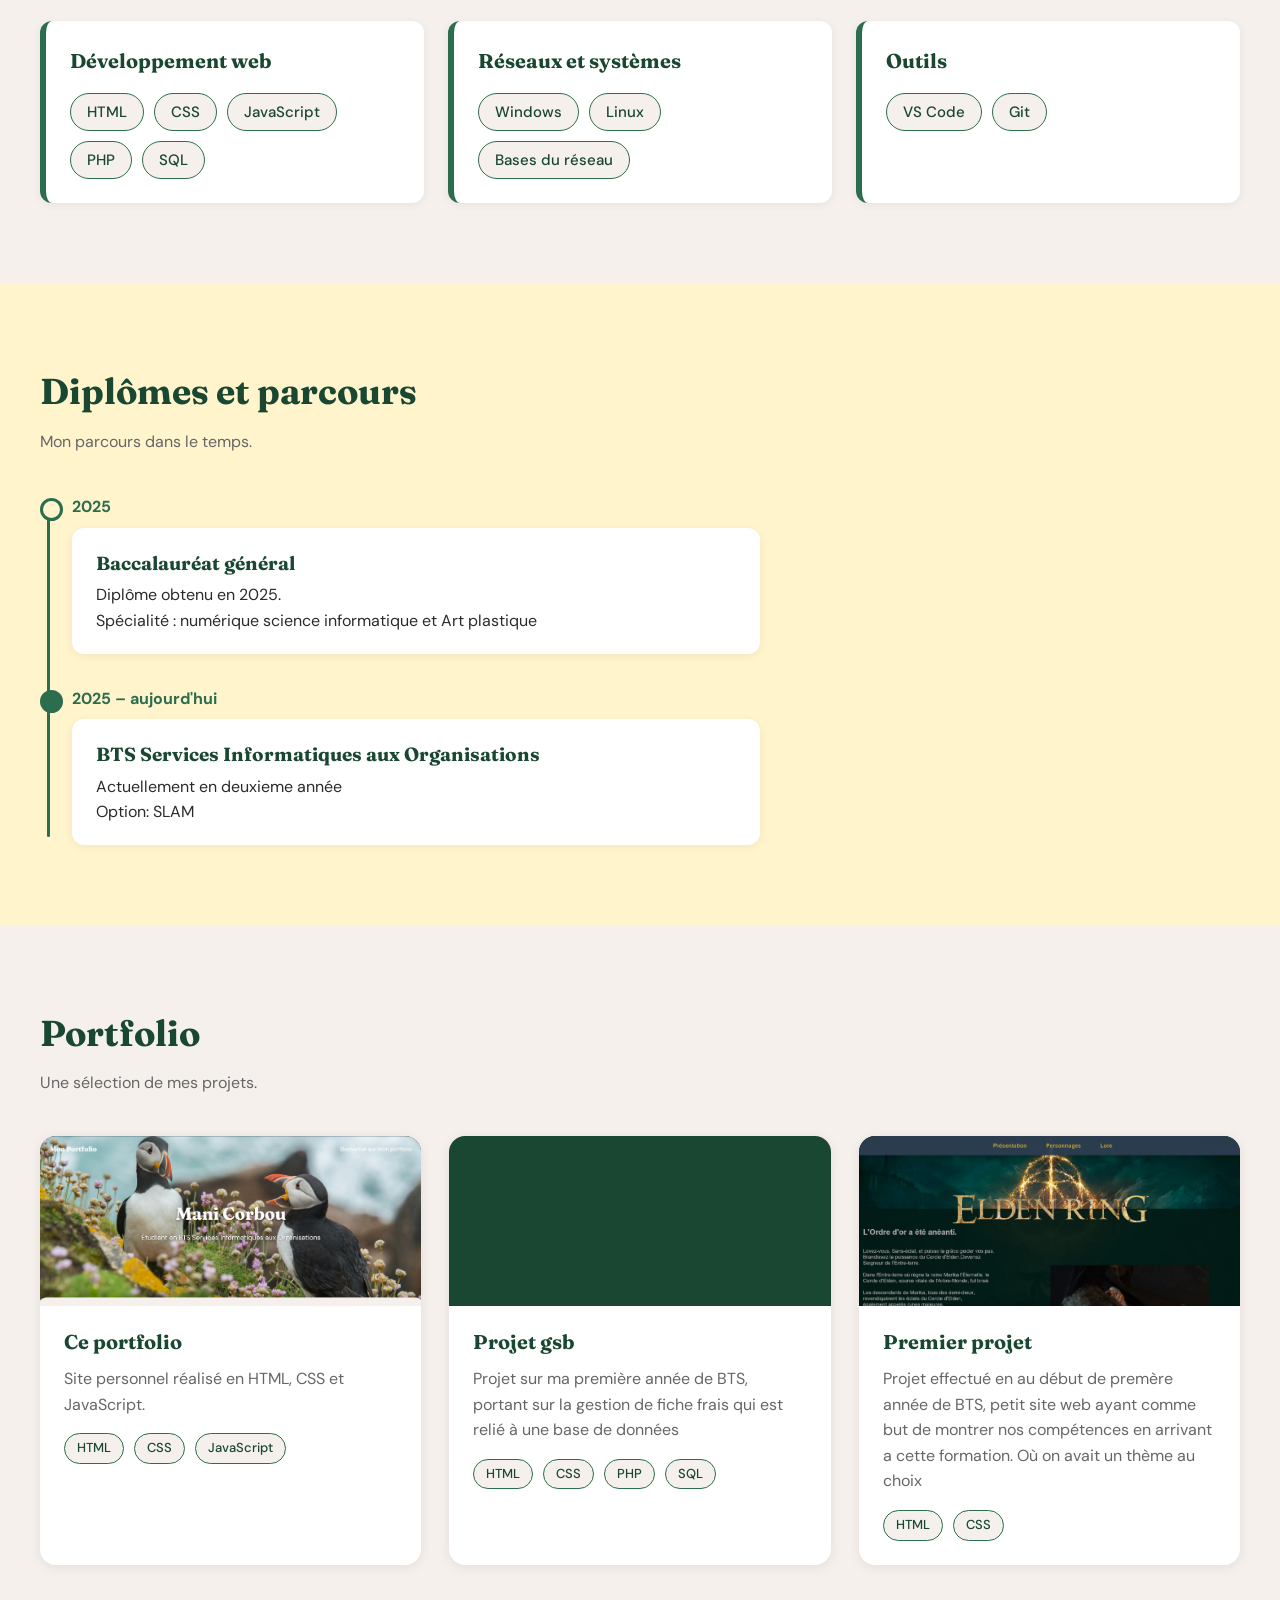
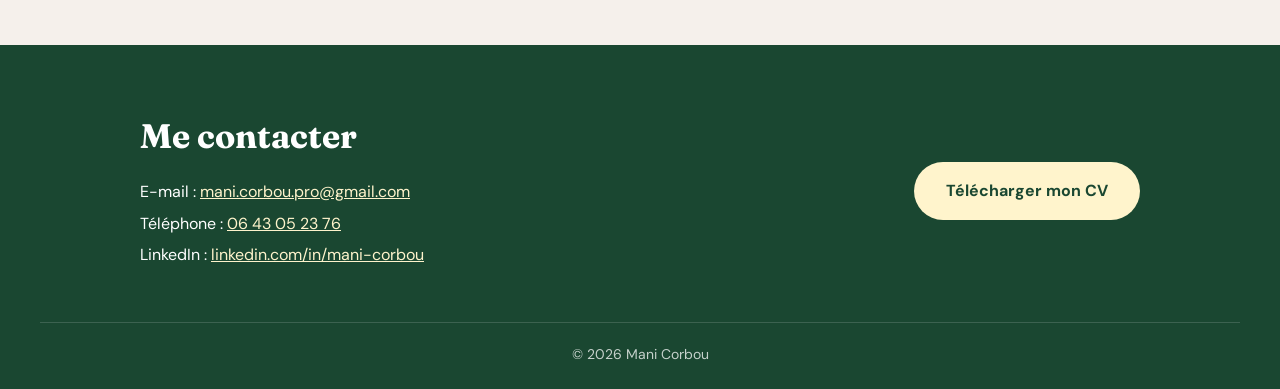
==== commit 0b8c6e54: "mise à jour des info sur le site" ====
--- a/index.html
+++ b/index.html
@@ -91,6 +91,9 @@
                     <li>HTML</li>
                     <li>CSS</li>
                     <li>JavaScript</li>
+                    <li>PHP</li>
+                    <li>SQL</li>
+            
                 </ul>
             </article>
             <article class="skill-group">
@@ -106,7 +109,6 @@
                 <ul class="tags">
                     <li>VS Code</li>
                     <li>Git</li>
-                    <li>Suite Office</li>
                 </ul>
             </article>
         </div>
@@ -118,17 +120,19 @@
         <p class="section-intro">Mon parcours dans le temps.</p>
         <ol class="timeline">
             <li class="timeline-item">
-                <span class="timeline-date">2024</span>
+                <span class="timeline-date">2025</span>
                 <div class="timeline-card">
                     <h4>Baccalauréat général</h4>
-                    <p>Diplôme obtenu en 2024.</p>
+                    <p>Diplôme obtenu en 2025.</p>
+                    <p>Spécialité : numérique science informatique et Art plastique </p>
                 </div>
             </li>
             <li class="timeline-item current">
-                <span class="timeline-date">2024 – aujourd'hui</span>
+                <span class="timeline-date">2025 – aujourd'hui</span>
                 <div class="timeline-card">
                     <h4>BTS Services Informatiques aux Organisations</h4>
-                    <p>Formation en cours.</p>
+                    <p>Actuellement en deuxieme année</p>
+                    <p> Option: SLAM</p>
                 </div>
             </li>
         </ol>
@@ -140,7 +144,7 @@
         <p class="section-intro">Une sélection de mes projets.</p>
         <div class="projects-grid">
             <article class="project-card">
-                <div class="project-thumb">Image du projet</div>
+                <div class="project-img1"> <alt="Portfolio"></div>
                 <div class="project-body">
                     <h4>Ce portfolio</h4>
                     <p>Site personnel réalisé en HTML, CSS et JavaScript.</p>
@@ -148,19 +152,19 @@
                 </div>
             </article>
             <article class="project-card">
-                <div class="project-thumb">Image du projet</div>
+                <div class="project-img2"></div>
                 <div class="project-body">
-                    <h4>Projet à venir</h4>
-                    <p>Décris ici ton prochain projet de BTS.</p>
-                    <ul class="tags"><li>À compléter</li></ul>
+                    <h4>Projet gsb</h4>
+                    <p>Projet sur ma première année de BTS, portant sur la gestion de fiche frais qui est relié à une base de données </p>
+                    <ul class="tags"><li>HTML</li><li>CSS</li><li>PHP</li><li>SQL</li></ul>
                 </div>
             </article>
             <article class="project-card">
-                <div class="project-thumb">Image du projet</div>
+                <div class="project-img3"></div>
                 <div class="project-body">
-                    <h4>Projet à venir</h4>
-                    <p>Décris ici ton prochain projet de BTS.</p>
-                    <ul class="tags"><li>À compléter</li></ul>
+                    <h4>Premier projet</h4>
+                    <p>Projet effectué en au début de premère année de BTS, petit site web ayant comme but de montrer nos compétences en arrivant a cette formation. Où on avait un thème au choix</p>
+                    <ul class="tags"><li>HTML</li><li>CSS</li></ul>
                 </div>
             </article>
         </div>
@@ -171,11 +175,10 @@
         <div class="footer-inner">
             <div class="footer-text">
                 <h2>Me contacter</h2>
-                <p>Une question, une proposition de stage ? Écris-moi.</p>
                 <ul class="contact-list">
                     <li>E-mail : <a href="mailto:mani.corbou.pro@gmail.com">mani.corbou.pro@gmail.com</a></li>
                     <li>Téléphone : <a href="tel:+33643052376">06 43 05 23 76</a></li>
-                    <li>LinkedIn : <a href="https://www.linkedin.com/in/mani-corbou-b6986b386/" target="_blank" rel="noopener">linkedin.com/in/ton-profil</a></li>
+                    <li>LinkedIn : <a href="https://www.linkedin.com/in/mani-corbou-b6986b386/" target="_blank" rel="noopener">linkedin.com/in/mani-corbou</a></li>
                 </ul>
             </div>
             <a class="cv-btn" href="cv/CV_Mani_Corbou.pdf" download>Télécharger mon CV</a>
--- a/portfolio_css.css
+++ b/portfolio_css.css
@@ -217,14 +217,44 @@
     transition: transform 0.25s ease, box-shadow 0.25s ease;
 }
 .project-card:hover { transform: translateY(-4px); box-shadow: 0 8px 24px rgba(0,0,0,0.14); }
-.project-thumb {
+.project-img1 {
     height: 170px;
     display: flex;
     align-items: center;
     justify-content: center;
-    background: var(--vert-fonce);
+    background-color: var(--vert-fonce);
+    background-image: url('images/portfolio.png');
+    background-repeat: no-repeat;
     color: rgba(255,255,255,0.7);
     font-size: 15px;
+    background-size: cover;
+    background-position: center;
+}
+.project-img2 {
+    height: 170px;
+    display: flex;
+    align-items: center;
+    justify-content: center;
+    background-color: var(--vert-fonce);
+    background-image: var(--vert-fonce);
+    background-repeat: no-repeat;
+    color: rgba(255,255,255,0.7);
+    font-size: 15px;
+    background-size: cover;
+    background-position: center;
+}
+.project-img3 {
+    height: 170px;
+    display: flex;
+    align-items: center;
+    justify-content: center;
+    background-color: var(--vert-fonce);
+    background-image: url('images/elden-ring-site.png');
+    background-repeat: no-repeat;
+    color: rgba(255,255,255,0.7);
+    font-size: 15px;
+    background-size: cover;
+    background-position: center;
 }
 .project-body { padding: 20px 24px 24px; }
 .project-body h4 { font-size: 20px; color: var(--vert-fonce); margin-bottom: 8px; }
